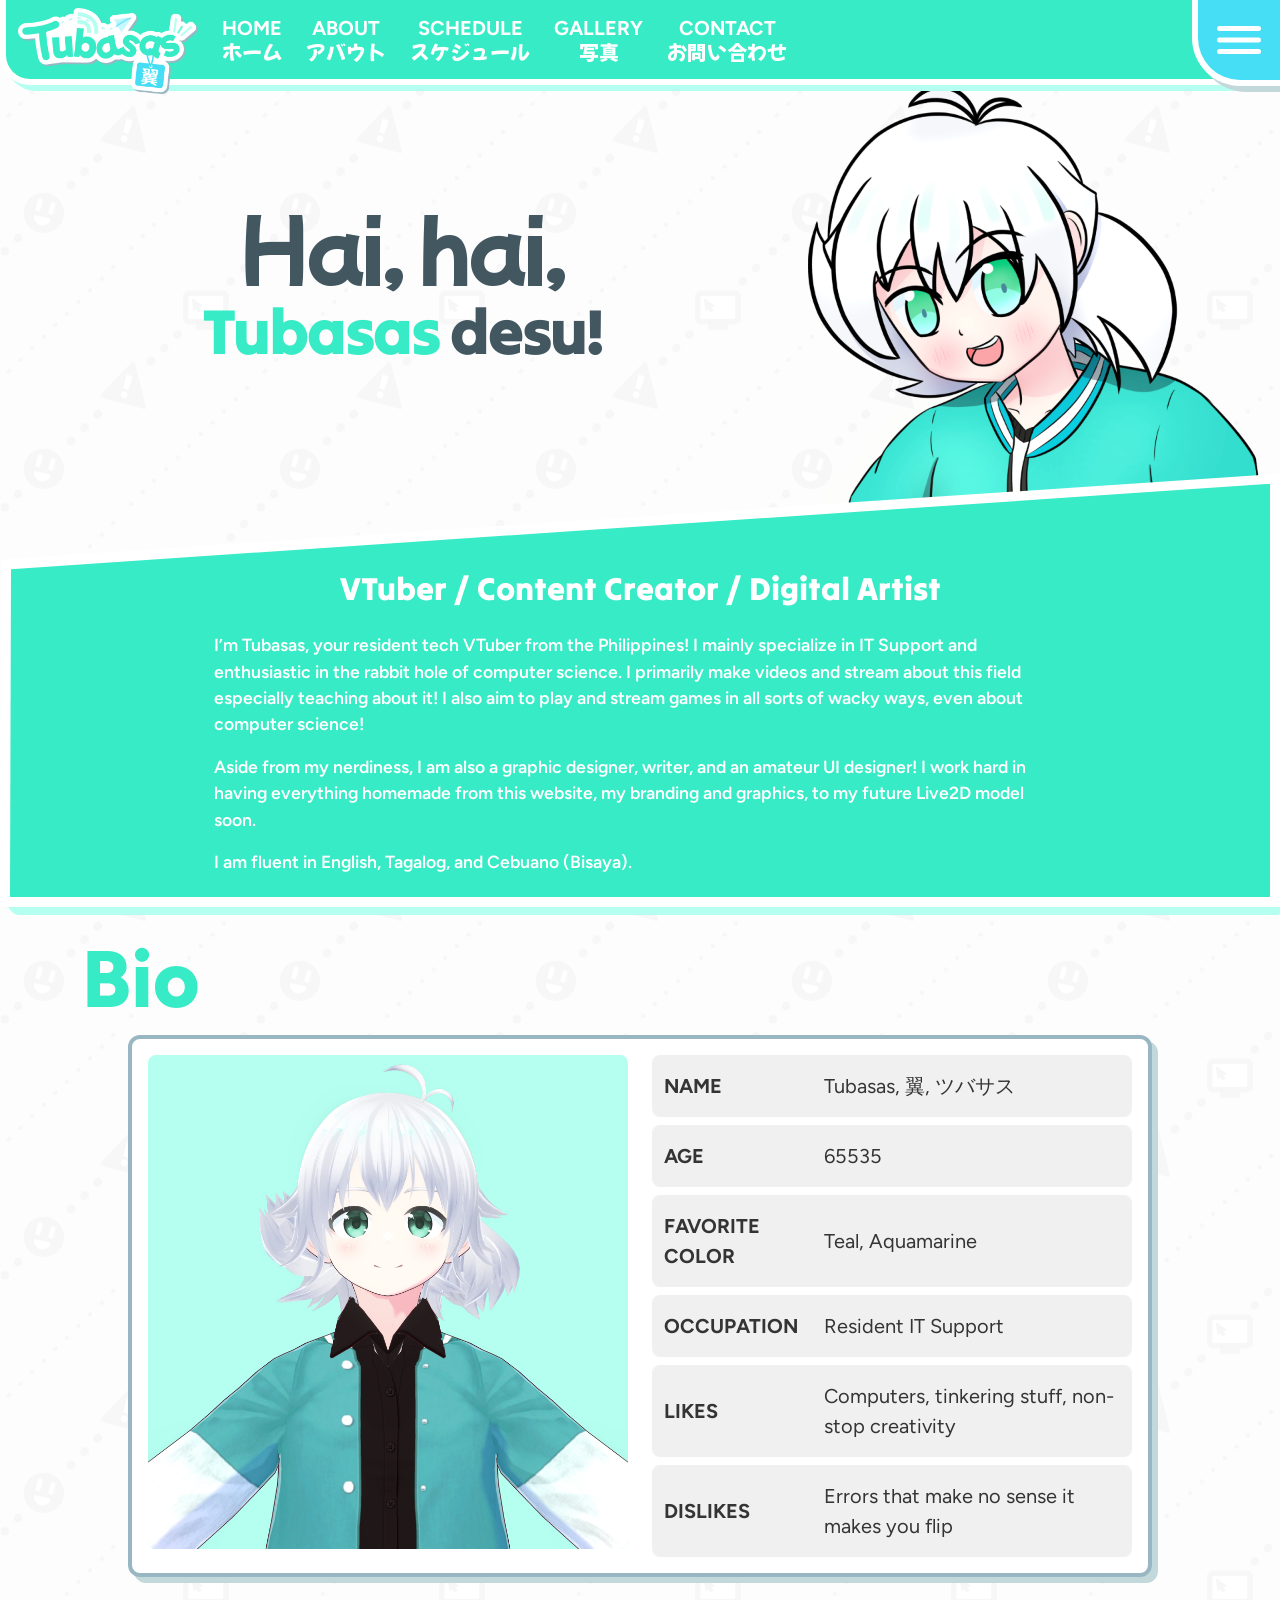
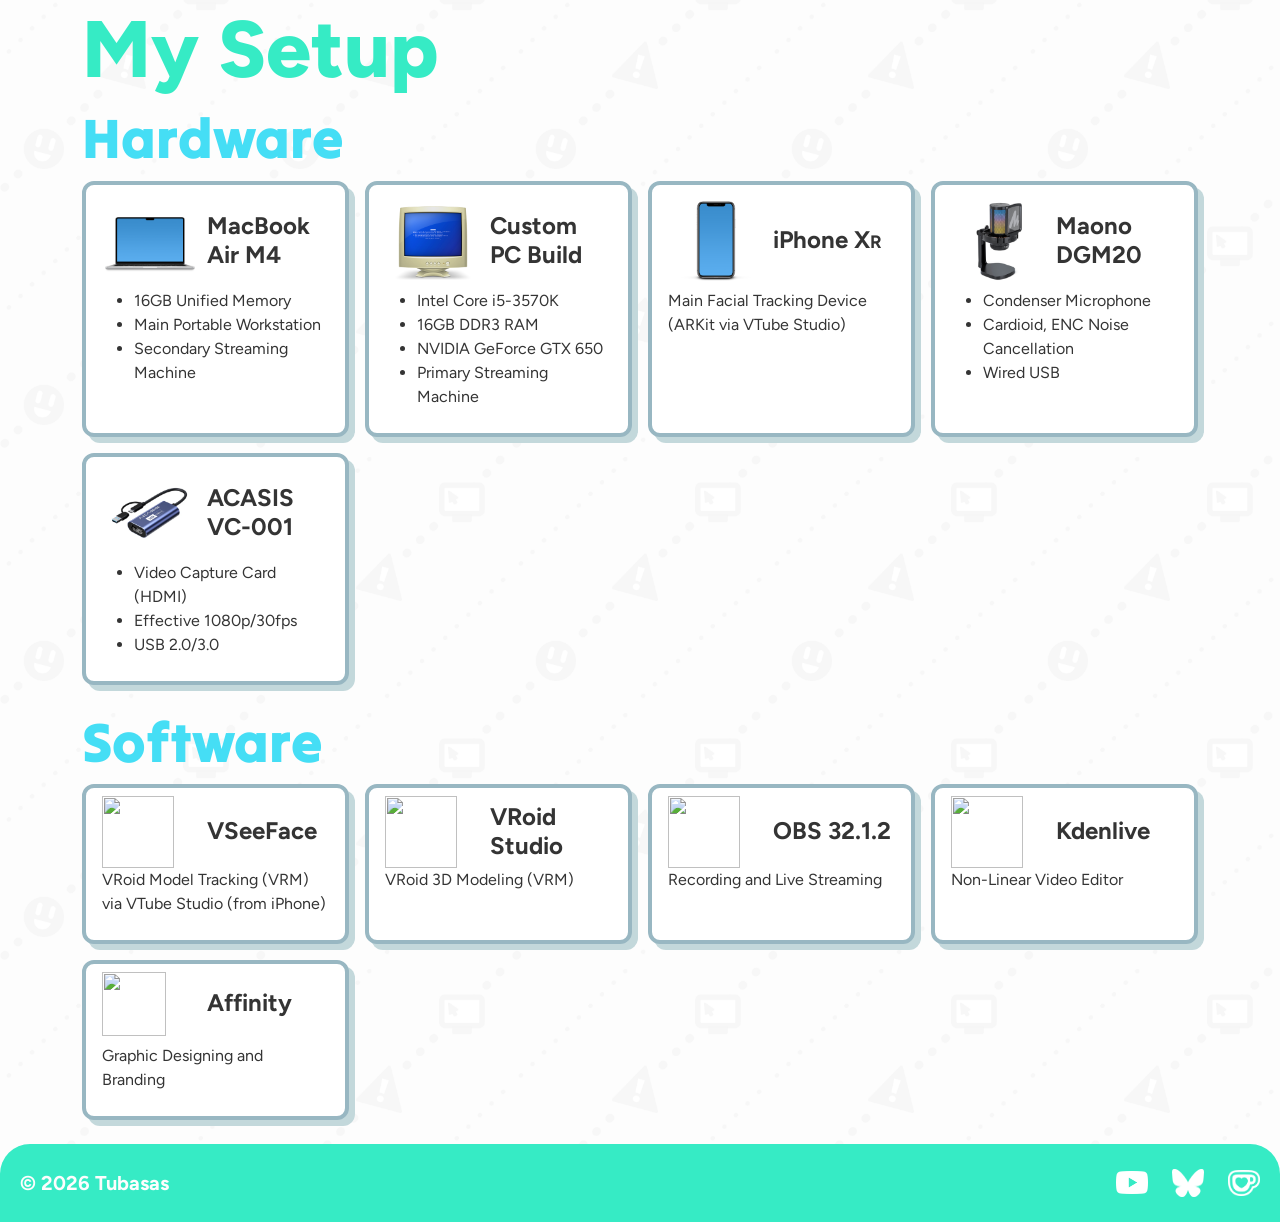
==== about.html @ c7eb8798 "feat: initial about page" ====
<!DOCTYPE html>
<html lang="en">
<head>
    <meta charset="UTF-8">
    <meta name="viewport" content="width=device-width, initial-scale=1.0">
    <meta name="google-site-verification" content="KhSfjtO_SvuZ1hvNtPJ66T-yvJ_QQFhrDtO1UyNuAXo" />
    <title>About Tubasas</title>
    <!-- FONTS -->
    <link rel="preconnect" href="https://fonts.googleapis.com">
    <link rel="preconnect" href="https://fonts.gstatic.com" crossorigin>
    <link href="https://fonts.googleapis.com/css2?family=Figtree:ital,wght@0,300..900;1,300..900&family=Gabarito:wght@400..900&family=Mochiy+Pop+One&family=Outfit:wght@100..900&family=Tilt+Warp&display=swap" rel="stylesheet">
    <!-- EXTERNAL FRAMEWORKS -->
    <link href="https://cdn.jsdelivr.net/npm/bootstrap@5.3.8/dist/css/bootstrap.min.css" rel="stylesheet" integrity="sha384-sRIl4kxILFvY47J16cr9ZwB07vP4J8+LH7qKQnuqkuIAvNWLzeN8tE5YBujZqJLB" crossorigin="anonymous">
    <!-- CUSTOM CSS -->
    <link href="css/global.css" rel="stylesheet">
    <link href="css/navbar.css" rel="stylesheet">
    <link href="css/menu.css" rel="stylesheet">
    <link href="css/home.css" rel="stylesheet">
    <link href="css/about.css" rel="stylesheet">
    <!-- FAVICON AND PWA MANIFESTS-->
    <link rel="icon" type="image/png" href="favicon/favicon-new-96x96.png" sizes="96x96" />
    <link rel="icon" type="image/svg+xml" href="favicon/favicon-new.svg" />
    <link rel="shortcut icon" href="favicon/favicon-new.ico" />
    <link rel="apple-touch-icon" sizes="180x180" href="favicon/apple-touch-icon.png" />
    <link rel="manifest" href="favicon/site.webmanifest" />
</head>
<body>
    <!-- NAVBAR -->
    <nav class="navbar navbar-expand-lg background-color-primary">
    <div class="container-fluid">
        <a class="navbar-brand" href="/">
            <img id="navbar-logo" src="images/navbar-logo.png" alt="Tubasas" width="180">
            <canvas id="navbar-canvas" width="180" height="45"></canvas>
        </a>
        <div class="collapse navbar-collapse" id="navbarSupportedContent">
        <ul class="navbar-nav me-auto mb-2 mb-lg-0 gap-2">
            <li class="nav-item">
                <a class="nav-link active" href="/">
                    <div class="navbar-link-stack text-center text-white fs-5">
                        <span class="font-primary fw-bold text-uppercase">Home</span>
                        <span class="font-mochiy">ホーム</span>
                    </div>
                </a>
            </li>
            <li class="nav-item">
                <a class="nav-link" aria-current="page" href="#">
                    <div class="navbar-link-stack text-center text-white fs-5">
                        <span class="font-primary fw-bold text-uppercase">About</span>
                        <span class="font-mochiy">アバウト</span>
                    </div>
                </a>
            </li>
            <li class="nav-item">
                <a class="nav-link" href="schedule.html">
                    <div class="navbar-link-stack text-center text-white fs-5">
                        <span class="font-primary fw-bold text-uppercase">Schedule</span>
                        <span class="font-mochiy">スケジュール</span>
                    </div>
                </a>
            </li>
            <li class="nav-item">
                <a class="nav-link" href="gallery.html">
                    <div class="navbar-link-stack text-center text-white fs-5">
                        <span class="font-primary fw-bold text-uppercase">Gallery</span>
                        <span class="font-mochiy">写真</span>
                    </div>
                </a>
            </li>
            <li class="nav-item">
                <a class="nav-link" href="/#contact">
                    <div class="navbar-link-stack text-center text-white fs-5">
                        <span class="font-primary fw-bold text-uppercase">Contact</span>
                        <span class="font-mochiy">お問い合わせ</span>
                    </div>
                </a>
            </li>
        </ul>
        </div>

        <!-- STICKY HAMBURGER BUTTON -->
        <button id="closeMenuBtn" class="menu-close-btn" type="button" aria-label="Close menu">
            <svg class="close-icon" width="34" height="34" viewBox="0 0 34 34" fill="none" xmlns="http://www.w3.org/2000/svg">
                <path d="M4 4L30 30M30 4L4 30" stroke="white" stroke-width="5" stroke-linecap="round"/>
            </svg>
        </button>
        <button id="hamburgerBtn" class="hamburger-btn" type="button" aria-label="Open menu" aria-expanded="false" aria-controls="sideMenu">
            <svg class="hamburger-icon" width="44" height="28" viewBox="0 0 44 28" fill="none" xmlns="http://www.w3.org/2000/svg">
                <rect y="0" width="44" height="5" rx="2.5" fill="white"/>
                <rect y="11.5" width="44" height="5" rx="2.5" fill="white"/>
                <rect y="23" width="44" height="5" rx="2.5" fill="white"/>
            </svg>
        </button>
    </div>
    </nav>
    
    <!-- HAMBURGER MENU / SIDE MENU -->
    <!-- <div id="sideMenuBackdrop" class="side-menu-backdrop" aria-hidden="true"></div>-->
    <aside id="sideMenu" class="side-menu" aria-label="Site Navigation" aria-hidden="true">
        <!-- MENU HEADER -->
        <div class="menu-header">
            <!-- Title header swithces from MENU to the logo on mobile -->
            <div class="menu-title">
                <div class="side-text font-figtree">MENU</div>
                <div class="mobile-logo">
                    <img id="menu-logo" src="images/navbar-logo-white.png" alt="Tubasas">
                </div>
            </div>
            <div class="menu-time">
                <div id="menuClock" class="menu-clock font-tiltwarp">00:00</div>
                <div class="menu-timezone font-outfit">UTC+08 (PHT)</div>
            </div>
        </div>

        <!-- MENU CONTENT -->
        <div class="menu-content px-3 py-3 mt-1">
            <!-- GRID 1: Main Links -->
            <div class="container-fluid">
                <div class="row g-2">
                    <div class="col-6">
                        <a class="sidebar-link-stack sidebar-link p-2 fs-5" href="/">
                            <span class="font-primary fw-bold text-uppercase">Home</span>
                            <span class="font-mochiy">ホーム</span>
                        </a>
                    </div>
                    <div class="col-6">
                        <a class="sidebar-link-stack sidebar-link p-2 fs-5" aria-current="page" href="#">
                            <span class="font-primary fw-bold text-uppercase">About</span>
                            <span class="font-mochiy">アバウト</span>
                        </a>
                    </div>
                    <div class="col-6">
                        <a class="sidebar-link-stack sidebar-link p-2 fs-5" href="#videos">
                            <span class="font-primary fw-bold text-uppercase">Videos</span>
                            <span class="font-mochiy">ビデオ</span>
                        </a>
                    </div>
                    <div class="col-6">
                        <a class="sidebar-link-stack sidebar-link p-2 fs-5" href="#contact">
                            <span class="font-primary fw-bold text-uppercase">Contact</span>
                            <span class="font-mochiy">お問い合わせ</span>
                        </a>
                    </div>
                </div>
            </div>
            <!-- Divider -->
            <div class="menu-divider-wrapper my-3">
                <hr class="menu-divider">
            </div>
            <!-- GRID 2: Supplementary Links -->
             <div class="container-fluid">
                <div class="row g-2">
                    <div class="col-6">
                        <a class="sidebar-link-stack sidebar-link p-2 fs-5" href="schedule.html">
                            <span class="font-primary fw-bold text-uppercase">Schedule</span>
                            <span class="font-mochiy">スケジュール</span>
                        </a>
                    </div>
                    <div class="col-6">
                        <a class="sidebar-link-stack sidebar-link p-2 fs-5" href="gallery.html">
                            <span class="font-primary fw-bold text-uppercase">Gallery</span>
                            <span class="font-mochiy">写真</span>
                        </a>
                    </div>
                    <div class="col-6">
                        <a class="sidebar-link-stack sidebar-link p-2 fs-5 disabled" aria-disabled="true">
                            <span class="font-primary fw-bold text-uppercase">Resources</span>
                            <span class="font-mochiy">リソース</span>
                        </a>
                    </div>
                    <div class="col-6">
                        <a class="sidebar-link-stack sidebar-link p-2 fs-5" href="https://tubasas.carrd.co/">
                            <span class="font-primary fw-bold text-uppercase">Carrd.Co</span>
                            <span class="font-mochiy">カルド</span>
                        </a>
                    </div>
                </div>
            </div>

            <!-- GRID 3: Main Socials -->
            <div class="container-fluid mt-4">
                <div class="row g-3">
                    <div class="col-6">
                        <a class="social-link social-link-youtube d-block w-100 px-1 py-2 fs-5" href="https://www.youtube.com/@Tubasas">
                            <div class="container">
                                <img src="images/youtube-social-icon-white.png" alt="YouTube" width="24" class="me-1">
                                <span class="font-primary fw-bold">
                                    YouTube
                                </span>
                            </div>
                        </a>
                    </div>
                    <div class="col-6">
                        <a class="social-link social-link-bluesky d-block w-100 px-1 py-2 fs-5" href="https://bsky.app/profile/tubasas.bsky.social">
                            <div class="container">
                                <img src="images/bluesky-social-icon-white.png" alt="Bluesky" width="24" class="me-1">
                                <span class="font-primary fw-bold">
                                    Bluesky
                                </span>
                            </div>
                        </a>
                    </div>
                    <div class="col-6">
                        <a class="social-link social-link-kofi d-block w-100 px-1 py-2 fs-5" href="https://ko-fi.com/tubasas">
                            <div class="container">
                                <img src="images/kofi-social-icon-white.png" alt="Kofi" width="24" class="me-1"><br>
                                <span class="font-primary fw-bold">
                                    Ko-fi
                                </span>
                            </div>
                        </a>
                    </div>
                    <div class="col-6">
                        <a class="social-link social-link-streamlabs d-block w-100 px-1 py-2 fs-5" href="https://streamlabs.com/tubasas/tip">
                            <div class="container">
                                <img src="images/streamlabs-social-icon-white.png" alt="Streamlabs" width="24" class="me-1"><br>
                                <span class="font-primary fw-bold">
                                    Streamlabs
                                </span>
                            </div>
                        </a>
                    </div>
                </div>
            </div>
        </div>
    </aside>

    <!-- MAIN CONTENT -->
    <main class="pt-4">
        <!-- HERO/GREETING HEADER -->
        <header>
            <div class="container">
                <div class="row">
                    <div class="col-7 py-4 d-flex flex-column align-items-center">
                        <div class="container">
                            <div class="greeting mt-3 text-center py-5">
                                <h1 class="font-mochiy"><span class="display-1">Hai, hai,</span><br>
                                    <span class="display-3 font-tiltwarp"><span class="color-primary">Tubasas</span> desu!</span></h1>
                            </div>
                        </div>
                    </div>
                    <div class="col-4">
                        <img src="images/about/tubasas-hero-greeting-rotated.webp" id="aboutHero">
                    </div>
                </div>
            </div>
        </header>
        <br>

        <!-- INTRODUCTION HEADER -->
        <div class="sectionShadow">
            <section id="introductionSection">
                <div class="container text-white px-4 px-md-5 pt-5 pb-3 pb-md-3">
                    <div class="greetingMobile text-center d-block d-md-none">
                        <h1 class="display-1 font-mochiy"><span class="display-1">Hai, hai,</span><br>
                            <span class="display-1 font-tiltwarp">Tubasas desu!</span></h1>
                    </div>
                    <h2 class="font-tiltwarp text-center pt-0 pt-md-4 pt-lg-5">VTuber / Content Creator / Digital Artist</h2>
                    <div class="fw-semibold px-0 px-lg-5 pt-3" style="font-size: 1.1rem">
                        <div class="px-lg-5">                            
                            <p>I’m Tubasas, your resident tech VTuber from the Philippines! I mainly specialize in IT Support and enthusiastic in the rabbit hole of computer science. I primarily make videos and stream about this field especially teaching about it! I also aim to play and stream games in all sorts of wacky ways, even about computer science!</p>
                            <p>Aside from my nerdiness, I am also a graphic designer, writer, and an amateur UI designer! I work hard in having everything homemade from this website, my branding and graphics, to my future Live2D model soon.</p>
                            <p>I am fluent in English, Tagalog, and Cebuano (Bisaya).</p>
                        </div>
                    </div>
                </div>
            </section>
        </div>
        <br>

        <!-- DATA SECTION -->
        <section class="container">
            <h1 id="data" class="heading display-1">Bio</h1>
            <div class="container d-flex flex-column align-items-center">
                <div class="about-container">
                    <div class="default-box about-box p-3">
                        <div class="row row-cols-1 row-cols-md-2">
                            <div class="col pb-2 pd-md-0 d-flex flex-column align-items-center">
                                <img src="images/home/aboutModel1x1Cmp.webp" id="aboutModel" class="img-fluid w-100 d-none d-sm-block"alt="Tubasas">
                                <img src="images/home/aboutModelsmCmp.webp" id="aboutModel" class="img-fluid w-100 d-block d-sm-none"alt="Tubasas">
                            </div>
                            <div class="col">
                                <div class="container d-flex flex-column gap-2 fs-5">
                                    <div class="row about-row py-2 py-lg-3 d-flex flex-row align-items-center">
                                        <div class="col-12 col-lg-4 text-uppercase fw-bold">Name</div>
                                        <div class="col">Tubasas, 翼, ツバサス </div>
                                    </div>
                                    <div class="row about-row py-2 py-lg-3 d-flex flex-row align-items-center">
                                        <div class="col-12 col-lg-4 text-uppercase fw-bold">Age</div>
                                        <div class="col">65535</div>
                                    </div>
                                    <div class="row about-row py-2 py-lg-3 d-flex flex-row align-items-center">
                                        <div class="col-12 col-lg-4 text-uppercase fw-bold">Favorite Color</div>
                                        <div class="col">Teal, Aquamarine</div>
                                    </div>
                                    <div class="row about-row py-2 py-lg-3 d-flex flex-row align-items-center">
                                        <div class="col-12 col-lg-4 text-uppercase fw-bold">Occupation</div>
                                        <div class="col">Resident IT Support</div>
                                    </div>
                                    <div class="row about-row py-2 py-lg-3 d-flex flex-row align-items-center">
                                        <div class="col-12 col-lg-4 text-uppercase fw-bold">Likes</div>
                                        <div class="col">Computers, tinkering stuff, non-stop creativity</div>
                                    </div>
                                    <div class="row about-row py-2 py-lg-3 d-flex flex-row align-items-center">
                                        <div class="col-12 col-lg-4 text-uppercase fw-bold">Dislikes</div>
                                        <div class="col">Errors that make no sense it makes you flip</div>
                                    </div>
                                </div>
                            </div>
                        </div>
                    </div>
                </div>
            </div>
        </section>
        <br>

        <!-- MY SETUP SECTION -->
        <section class="container">
            <h1 id="my-setup" class="heading display-1">My Setup</h1>

            <h2 class="font-tiltwarp display-4 color-accent">Hardware</h2>
            <div class="row row-cols-1 row-cols-sm-2 row-cols-lg-3 row-cols-xl-4 g-3">
                <div class="col">
                    <div class="default-box spec-box px-3 py-2 h-100">
                        <div class="row d-flex align-items-center">
                            <div class="col-5">
                                <img src="images/about/laptop.webp" style="max-width: 96px;">
                            </div>
                            <div class="col-7">
                                <span class="h4 fw-bold">MacBook Air M4<span>
                            </div>
                        </div>
                        <ul>
                            <li>16GB Unified Memory</li>
                            <li>Main Portable Workstation</li>
                            <li>Secondary Streaming Machine</li>
                        </ul>
                    </div>
                </div>
                <div class="col">
                    <div class="default-box spec-box px-3 py-2 h-100">
                        <div class="row d-flex align-items-center">
                            <div class="col-5">
                                <img src="images/about/pc.webp" class="p-2" style="max-width: 96px;">
                            </div>
                            <div class="col-7">
                                <span class="h4 fw-bold">Custom PC Build<span>
                            </div>
                        </div>
                        <ul>
                            <li>Intel Core i5-3570K</li>
                            <li>16GB DDR3 RAM</li>
                            <li>NVIDIA GeForce GTX 650</li>
                            <li>Primary Streaming Machine</li>
                        </ul>
                    
                    </div>
                </div>

                <div class="col">
                    <div class="default-box spec-box px-3 py-2 h-100">
                        <div class="row d-flex align-items-center">
                            <div class="col-5">
                                <img src="images/about/iphone.webp" class="p-2" style="max-width: 96px;">
                            </div>
                            <div class="col-7">
                                <span class="h4 fw-bold">iPhone X<span style="font-size: 75%">R</span><span>
                            </div>
                        </div>
                        <p>Main Facial Tracking Device (ARKit via VTube Studio)</p>
                    </div>
                </div>

                <div class="col">
                    <div class="default-box spec-box px-3 py-2 h-100">
                        <div class="row d-flex align-items-center">
                            <div class="col-5">
                                <img src="images/about/microphone.webp" class="p-2" style="max-width: 96px;">
                            </div>
                            <div class="col-7">
                                <span class="h4 fw-bold">Maono DGM20<span>
                            </div>
                        </div>
                        <ul>
                            <li>Condenser Microphone</li>
                            <li>Cardioid, ENC Noise Cancellation</li>
                            <li>Wired USB</li>
                        </ul>
                    </div>
                </div>

                <div class="col">
                    <div class="default-box spec-box px-3 py-2 h-100">
                        <div class="row d-flex align-items-center">
                            <div class="col-5">
                                <img src="images/about/capture-card.webp" class="p-2" style="max-width: 96px;">
                            </div>
                            <div class="col-7">
                                <span class="h4 fw-bold">ACASIS VC-001<span>
                            </div>
                        </div>
                        <ul>
                            <li>Video Capture Card (HDMI)</li>
                            <li>Effective 1080p/30fps</li>
                            <li>USB 2.0/3.0</li>
                        </ul>
                    </div>
                </div>
            </div>
            <br>

            <h2 class="font-tiltwarp color-accent display-4">Software</h2>
            <div class="row row-cols-1 row-cols-sm-2 row-cols-lg-3 row-cols-xl-4 g-3">
                <div class="col">
                    <div class="default-box spec-box px-3 py-2 h-100">
                        <div class="row d-flex align-items-center">
                            <div class="col-5">
                                <img src="https://raw.githubusercontent.com/emilianavt/VSeeFaceReleases/master/VSF.png" style="width: 72px; height: 72px; object-fit: scale-down;">
                            </div>
                            <div class="col-7">
                                <span class="h4 fw-bold">VSeeFace<span>
                            </div>
                        </div>
                        <p>VRoid Model Tracking (VRM) via VTube Studio (from iPhone)</p>

                    </div>
                </div>
                <div class="col">
                    <div class="default-box spec-box px-3 py-2 h-100">
                        <div class="row d-flex align-items-center">
                            <div class="col-5">
                                <img src="https://shared.fastly.steamstatic.com/community_assets/images/apps/1486350/7e8e6b042ba15dcd5238bda279d8c9c02ceb53ce.ico" style="width: 72px; height: 72px; object-fit: scale-down;">
                            </div>
                            <div class="col-7">
                                <span class="h4 fw-bold">VRoid Studio<span>
                            </div>
                        </div>
                        <p>VRoid 3D Modeling (VRM)</p>
                    </div>
                </div>
                <div class="col">
                    <div class="default-box spec-box px-3 py-2 h-100">
                        <div class="row d-flex align-items-center">
                            <div class="col-5">
                                <img src="https://upload.wikimedia.org/wikipedia/commons/archive/1/13/20180807124923%21OBS_Studio_logo.png" style="width: 72px; height: 72px; object-fit: scale-down;">
                            </div>
                            <div class="col-7">
                                <span class="h4 fw-bold">OBS 32.1.2<span>
                            </div>
                            <p>Recording and Live Streaming</p>
                        </div>
                    </div>
                </div>
                <div class="col">
                    <div class="default-box spec-box px-3 py-2 h-100">
                        <div class="row d-flex align-items-center">
                            <div class="col-5">
                                <img src="https://upload.wikimedia.org/wikipedia/commons/c/c6/Kdenlive-logo.svg?utm_source=commons.wikimedia.org&utm_campaign=index&utm_content=original" style="width: 72px; height: 72px; object-fit: scale-down;">
                            </div>
                            <div class="col-7">
                                <span class="h4 fw-bold">Kdenlive<span>
                            </div>
                                <p>Non-Linear Video Editor</p>
                        </div>
                    </div>
                </div>
                <div class="col">
                    <div class="default-box spec-box px-3 py-2 h-100">
                        <div class="row d-flex align-items-center">
                            <div class="col-5">
                                <img src="https://thumb.wikimedia.org/wikipedia/commons/thumb/c/cf/Affinity_%28App%29_Logo.svg/250px-Affinity_%28App%29_Logo.svg.png?utm_source=commons.wikimedia.org&utm_campaign=index&utm_content=thumbnail" style="width: 64px; height: 64px; object-fit: scale-down;">
                            </div>
                            <div class="col-7">
                                <span class="h4 fw-bold">Affinity<span>
                            </div>
                                <p class="pt-2">Graphic Designing and Branding</p>
                        </div>
                    </div>
                </div>
        </section>
        <br>
    </main>

    <footer>
        <div class="container-fluid py-4">
            <div class="row px-2">
                <div class="col">
                    <span class="font-figtree color-white fw-bold fs-5">
                        © 2026 Tubasas
                    </span>
                </div>
                <div class="col d-flex justify-content-end">
                    <div class="d-flex justify-content-center gap-4">
                        <a href="https://www.youtube.com/@Tubasas"
                        class="hero-social-link d-inline-flex align-items-center">
                            <img src="images/youtube-social-icon-white.png"
                                alt="YouTube"
                                width="32">
                        </a>

                        <a href="https://bsky.app/profile/tubasas.bsky.social"
                        class="hero-social-link d-inline-flex align-items-center">
                            <img src="images/bluesky-social-icon-white.png"
                                alt="Bluesky"
                                width="32">
                        </a>
                        <a href="https://ko-fi.com/tubasas"
                        class="hero-social-link d-inline-flex align-items-center">
                            <img src="images/kofi-social-icon-white.png"
                                alt="Ko-fi"
                                width="32">
                        </a>
                    </div>
                </div>
            </div>
        </div>
    </footer>

    <!-- BOOTSTRAP JS -->
    <script src="https://cdn.jsdelivr.net/npm/bootstrap@5.3.8/dist/js/bootstrap.bundle.min.js" integrity="sha384-FKyoEForCGlyvwx9Hj09JcYn3nv7wiPVlz7YYwJrWVcXK/BmnVDxM+D2scQbITxI" crossorigin="anonymous"></script>
    <!-- CUSTOM JS -->
    <script src="js/menu.js"></script>
</body>
</html>
---- css/global.css ----
/* Color assignments as per brand guide
    Accent (Teal) = Primary
    Accent 2 (Baby Blue) = Secondary
*/

:root {
    --white: #FDFDFD;
    --black: #343434;
    --grey: #B8B8B8;
    --background-color: var(--white);
    --text-color: var(--black);
    --text-color-muted: #b7c2cc;
    --primary-color: #36EBC5;
    --primary-color-dark: #468C7F;
    --primary-color-light: #28E0BB;
    --accent-color: #45DEF5;
}

/* Color assignments above as CSS classes */
.color-white { color: var(--white); }
.color-black { color: var(--black); }
.color-grey { color: var(--grey); }
.color-text { color: var(--text-color); }
.color-text-muted { color: var(--text-color-muted); }
.color-primary { color: var(--primary-color); }
.color-primary-dark { color: var(--primary-color-dark); }
.color-primary-light { color: var(--primary-color-light); }
.color-accent { color: var(--accent-color); }

/* Background color assignments above as CSS classes */
.background-color-white { background-color: var(--white); }
.background-color-black { background-color: var(--black); }
.background-color-grey { background-color: var(--grey); }
.background-color-primary { background-color: var(--primary-color); }
.background-color-primary-dark { background-color: var(--primary-color-dark); }
.background-color-primary-light { background-color: var(--primary-color-light); }
.background-color-accent { background-color: var(--accent-color); }

/* Font assignments */
.font-primary { font-family: 'Figtree', sans-serif; }
.font-gabarito { font-family: 'Gabarito', sans-serif; }
.font-mochiy { font-family: 'Mochiy Pop One', sans-serif; }
.font-tiltwarp { font-family: 'Tilt Warp', sans-serif; }
.font-outfit { font-family: 'Outfit', sans-serif; }

/* Formal global styles applied across all HTML documents */

body {
    background-image: url('../images/background-tile.png');
    background-repeat: repeat;
    background-size: 256px;
    color: var(--text-color);
    font-family: 'Figtree', sans-serif;
    /* Begin fix for footer to always be at the bottom even if there's little occupation on the page */
    min-height: 100vh;
    display: flex;
    flex-direction: column;
}

main {
    flex: 1;
}

/* End footer fix */

footer {
    background-color: var(--primary-color);
    border-radius: 30px 30px 0 0;
}

/* Template styled elements */
.default-box {
    --shadow-color: #C3D8DB;
    --border-color: #ffffff;
    --background-color: white;
    border-style: solid;
    border-color: var(--border-color);
    border-width: 4px;
    border-radius: 12px;
    background-color: var(--background-color);
    box-shadow: 6px 6px 0 var(--shadow-color)
}
---- css/navbar.css ----
/* Element utilities (boxes, shapes, etc.) */
.navbar-background-color { color: var(--color-primary)}
.navbar-border-color { border-color: var(--color-primary)}
.navbar-text-color { color: #425760}

/* Navbar specific styles */
.navbar {
    border-radius: 0 0 30px 30px;
    border-color: white;
    border-style: solid;
    border-width: 0px 6px 6px 6px;
    box-shadow: 6px 6px 0 #B5FFF0;
}

#navbar-logo {
    position: absolute;
    top: 8px;
}

.navbar-link-stack {
    display: grid;
    grid-template-columns: 1fr;
    line-height: 1.15;
}

.nav-item {
    background-color: var(--primary-color);
    border-radius: 8px;
    transition: background-color 0.3s ease;
}

.disabled {
    pointer-events: none;
    opacity: 0.5;
}

.nav-item:hover {
    background-color: #79F2D8;
}

.font-mochiy {
    font-family: 'Mochiy Pop One';
}
---- css/menu.css ----
/* Menu and Hamburger Styles */
:root {
    --danger-color: #FF7E79;
    --shadow-color: #C3D8DB;
}

/* Sticky Hamburger Menu Button (Top Right) */
.hamburger-btn {
    position: fixed;
    top: 0;
    right: 0;
    width: 88px;
    height: 86px;
    background-color: var(--accent-color, #45DEF5);
    border: none;
    border-left: 6px solid #FFFFFF;
    border-bottom: 6px solid #FFFFFF;
    border-bottom-left-radius: 48px;
    box-shadow: 6px 6px 0 var(--shadow-color);
    display: flex;
    flex-direction: column;
    justify-content: center;
    align-items: center;
    cursor: pointer;
    z-index: 1055;
    padding: 0;
    margin: 0;
    outline: none;
    transition: background-color 0.3s ease;
}

.hamburger-btn:hover {
    background-color: #65E9FD;
}

.hamburger-btn:focus-visible {
    outline: 3px solid #FFFFFF;
    outline-offset: -5px;
}

/* Hide hamburger button when menu is open */
body.menu-open .hamburger-btn {
    display: none;
}

/* Side Menu Drawer / Mobile Fullscreen Container */
.side-menu {
    position: fixed;
    top: 0;
    right: 0;
    bottom: 0;
    width: 450px;
    max-width: 100vw;
    height: 100vh;
    height: 100dvh;
    background-color: var(--accent-color, #45DEF5);
    border-left: 6px solid #FFFFFF;
    box-shadow: -6px 0 0 var(--shadow-color);
    z-index: 1050;
    display: flex;
    flex-direction: column;
    overflow-y: auto;
    overflow-x: hidden;
    transform: translateX(100%);
    visibility: hidden;
    pointer-events: none;
    transition: transform 0.42s cubic-bezier(0.22, 1, 0.36, 1), visibility 0s linear 0.42s;
}

.side-menu.is-open {
    transform: translateX(0);
    visibility: visible;
    pointer-events: auto;
    transition: transform 0.42s cubic-bezier(0.22, 1, 0.36, 1), visibility 0s linear 0s;
}

@media (prefers-reduced-motion: reduce) {
    .side-menu {
        transition: none;
    }
}

/* Non-dimming backdrop for click-outside on desktop */
.side-menu-backdrop {
    display: none;
    position: fixed;
    inset: 0;
    z-index: 1045;
    background: transparent;
}

body.menu-open .side-menu-backdrop {
    display: block;
}

/* Menu Header */

.menu-header {
    position: relative;
    height: 86px;
    min-height: 86px;
    display: flex;
    align-items: center;
    padding-left: 2rem;
    padding-right: 95px;
    flex-shrink: 0;
}

.menu-title {
    color: #FFFFFF;
    font-size: 2.15rem;
    font-weight: 800;
    letter-spacing: 0.5px;
    line-height: 1;
    user-select: none;
}

#menu-logo {
    position: absolute;
    top: 10px;
    left: 18px;
    display: none;
    width: 180px;
}

.side-text {
    display: block;
}

.menu-time {
    margin-left: auto;
    margin-right: 1rem;
    text-align: right;
    color: #FFFFFF;
    user-select: none;
}

.menu-clock {
    line-height: 1.25;
    letter-spacing: 0.5px;
    font-size: 2rem;
}

.menu-timezone {
    line-height: 1.2;
    letter-spacing: 0.2px;
}

/* Menu Close Button */
.menu-close-btn {
    position: fixed;
    top: 0;
    right: 0;
    width: 88px;
    height: 86px;
    background-color: var(--danger-color, #FF7E79);
    border: none;
    border-left: 6px solid #FFFFFF;
    border-bottom: 6px solid #FFFFFF;
    border-bottom-left-radius: 48px;
    box-shadow: 6px 6px 0 var(--shadow-color);
    display: flex;
    justify-content: center;
    align-items: center;
    cursor: pointer;
    z-index: 1060;
    padding: 0;
    margin: 0;
    outline: none;
    transition: background-color 0.15s ease;
}

body:not(.menu-open) .menu-close-btn {
    display: none;
}

body.menu-open .menu-close-btn {
    display: flex;
}

.menu-close-btn:hover {
    background-color: #ff8e8a;
}

.menu-close-btn:focus-visible {
    outline: 3px solid #FFFFFF;
    outline-offset: -5px;
}

/* Menu Content & Links */
.menu-content {
    flex: 1;
    display: flex;
    flex-direction: column;
    /* Custom Padding overrides Bootstrap here
    padding: 1.5rem 2.25rem 2rem 2.25rem;
    */
}

.sidebar-link {
    border-radius: 8px;
    transition: background-color 0.3s ease
}

.sidebar-link:hover {
    background-color: rgba(255, 255, 255, 0.205);
}

.sidebar-link-stack {
    display: grid;
    grid-template-columns: 1fr;
    line-height: 1.15;
    text-decoration: none;
    color: var(--white);
}

.menu-divider-wrapper {
    margin: 0.25rem 0;
}

.menu-divider {
    border: none;
    border-top: 3px solid rgba(255, 255, 255, 0.95);
    margin: 0;
    opacity: 1;
}

/* Menu Social Icons */

.social-link {
    --social-shadow: var(--shadow-color);
    color: var(--white);
    text-decoration: none;
    border-style: solid;
    border-width: 4px;
    border-color: var(--white);
    border-radius: 12px;
    transition: transform 0.3s ease, box-shadow 0.3s ease, background-color 0.3s ease;
    box-shadow: 4px 4px 0 0 var(--social-shadow);   
}

.social-link-youtube {
    --social-shadow: #f9bfc7;
    --background-color: #EE1E3A;
    --highlight-color: #f44e64;
    background-color: var(--background-color);
}

.social-link-bluesky {
    --social-shadow: #c0e0ff;
    --background-color: #1185FE;
    --highlight-color: #3a99ff;
    background-color: var(--background-color);
}

.social-link-kofi {
    --background-color: #202020;
    --highlight-color: #363531;
    background-color: var(--background-color);
}

.social-link-streamlabs {
    --social-shadow: #8ae8d4;
    --background-color: #32c3a3;
    --highlight-color: #6fdfc7;
    background-color: var(--background-color);
}


.social-link:hover {
    background-color: var(--highlight-color);
    transform: translate(-2px, -2px);
    box-shadow: 6px 6px 0 0 var(--social-shadow);
}

.social-link:active {
    background-color: var(--background-color);
    transform: translate(4px, 4px);
    box-shadow: 0 0 0 0;
}

.social-link img {
    position: relative;
    bottom: 2px;
}

.social-link div span {
    letter-spacing: -0.65px;
}
/* Ensure navbar container on widescreen leaves space for sticky hamburger */
@media (min-width: 992px) {
    .navbar .container-fluid {
        padding-right: 95px;
    }
}

/* Seamlessly merge navbar with sticky hamburger button */
.navbar {
    border-bottom-right-radius: 0 !important;
    border-right-width: 0 !important;
}

/* Responsive Adjustments relative to Bootstrap 5 breakpoints
   https://getbootstrap.com/docs/5.3/layout/breakpoints/ 
*/


/* Responsive: Mobile Fullscreen Menu */
@media (max-width: 768px) {

    .side-menu {
        width: 100vw;
        max-width: 100vw;
        left: 0;
        right: 0;
        border-left: none;
    }
    /*
    .menu-header {
        height: 76px;
        min-height: 76px;
        padding-left: 1.5rem;
        padding-right: 80px;
    }
    */
    .menu-time {
        margin-left: auto;
        margin-right: 0.5rem;
    }

    .menu-clock {
        font-size: 1.75rem;
    }

    .side-text {
        display: none;
    }
    
    #menu-logo {
        display: block;
    }

    .menu-title {
        font-size: 1.85rem;
    }

    /*
    .menu-clock {
        font-size: 1.5rem;
    }

    .menu-timezone {
        font-size: 0.75rem;
    }

    .menu-content {
        padding: 1.5rem 1.5rem 2rem 1.5rem;
    }
    */
}

/* Extra Small Mobile (<= 380px) */
@media (max-width: 380px) {
    .menu-header {
        padding-left: 0.75rem;
        padding-right: 74px;
    }

    #menu-logo {
        top: 16px;
        width: 150px;
    }

    .menu-time {
        margin-left: auto;
        margin-right: 1.5rem;
    }

    /*
    .menu-clock {
        font-size: 1.3rem;
    }

    .menu-timezone {
        font-size: 0.7rem;
    }

    .menu-content {
        padding: 1rem 0.85rem 1.5rem 0.85rem;
    }
    */
}
---- css/home.css ----
.greeting h1 {
    line-height: 1;
    letter-spacing: -2px;
    color: #425760;
}

.greeting img {
    display: block;
    width: min(100%, 360px);
    height: auto;
    margin-inline: auto;
}

#tubasasCarousel div div img {
    max-height: 780px;
    width: auto;
    object-fit: contain;
}

#tubasasCarousel .carousel-item {
    transition: none;
}

.hero-social-link {
    text-decoration: none;
}

.heading {
    font-family: 'Figtree', sans-serif;
    font-weight: 800;
    color: var(--primary-color);                          
}


.about-container {
    max-width: 1024px;
}

#aboutModel {
    background-color: #B5FFF0;
    border-radius: 8px;
    width: 100%;
    height: 100%;
    object-fit: cover;
}

.about-box {
    --shadow-color: #C3D8DB;
    --border-color: #98B7C2;
}

.video-img {
    border-radius: 8px;
    box-shadow: 0px 0px 0 #C3D8DB;
    transition: 0.3s;
}

.video-img:hover {
    transform: scale(1.03);
    box-shadow: 4px 4px 0 #C3D8DB;
}

.video-box {
    --background-color: #49E3B2;
    --shadow-color: #C3D8DB;
    --border-color: white;
}

.about-row {
    background-color: #F0F0F0;
    border-radius: 8px;
}

#contactSection {
    background-color: #B5FFF0;
    border-radius: 30px 30px 0 0;
    position: relative;
    top: 28px;
    z-index: -1;
}

.contact-box {
    --shadow-color: #36EBC575;
    --border-color: var(--primary-color);
}

@media (max-width: 767px) {
    #tubasasCarousel div div img {
        max-height: 512px;
    }
}

@media (max-width: 575px) {
    #aboutModel {
        height: auto !important;
        max-width: 256px;
    }
}

@media (max-width: 540px) {
    #tubasasCarousel div div img {
        max-height: 480px;
    }
}
---- css/about.css ----
main {
    position: relative;
    overflow: hidden;
}

.greeting {
    opacity: 100%;
}

#aboutHero {
    position: absolute;
    right: -40px;
    top: 0;
    max-width: 512px;
    z-index: -1;
}

#introductionSection {
    --shadow-color: #B5FFF0;
    --border-color: #ffffff;
    --background-color: var(--primary-color);
    --section-clip: polygon(1px calc(100vw / 15), 100% 0, 100% 100%, 0 100%);
    position: relative;
    background-color: var(--border-color);
    filter: drop-shadow(6px 6px 0 var(--shadow-color));
    clip-path: var(--section-clip);
    -webkit-clip-path: var(--section-clip);
}

.sectionShadow {
    --shadow-color: #B5FFF0;
    box-shadow: 8px 8px 0 var(--shadow-color);
    border-radius: 12px;
}

#introductionSection::before {
    content: "";
    position: absolute;
    inset: 10px;
    background-color: var(--background-color);
    clip-path: inherit;
    -webkit-clip-path: inherit;
    z-index: 0;
}

#introductionSection > .container {
    position: relative;
    z-index: 1;
}

.spec-box {
    --shadow-color: #C3D8DB;
    --border-color: #98B7C2;
}


@media (max-width: 1023px)  {
    #aboutHero {
      max-width: 400px;
      }
}

@media (max-width: 767px)  {
    .greeting {
        opacity: 0;
    }

    #aboutHero {
        max-width: 360px;
        top: 0px;
    }


}
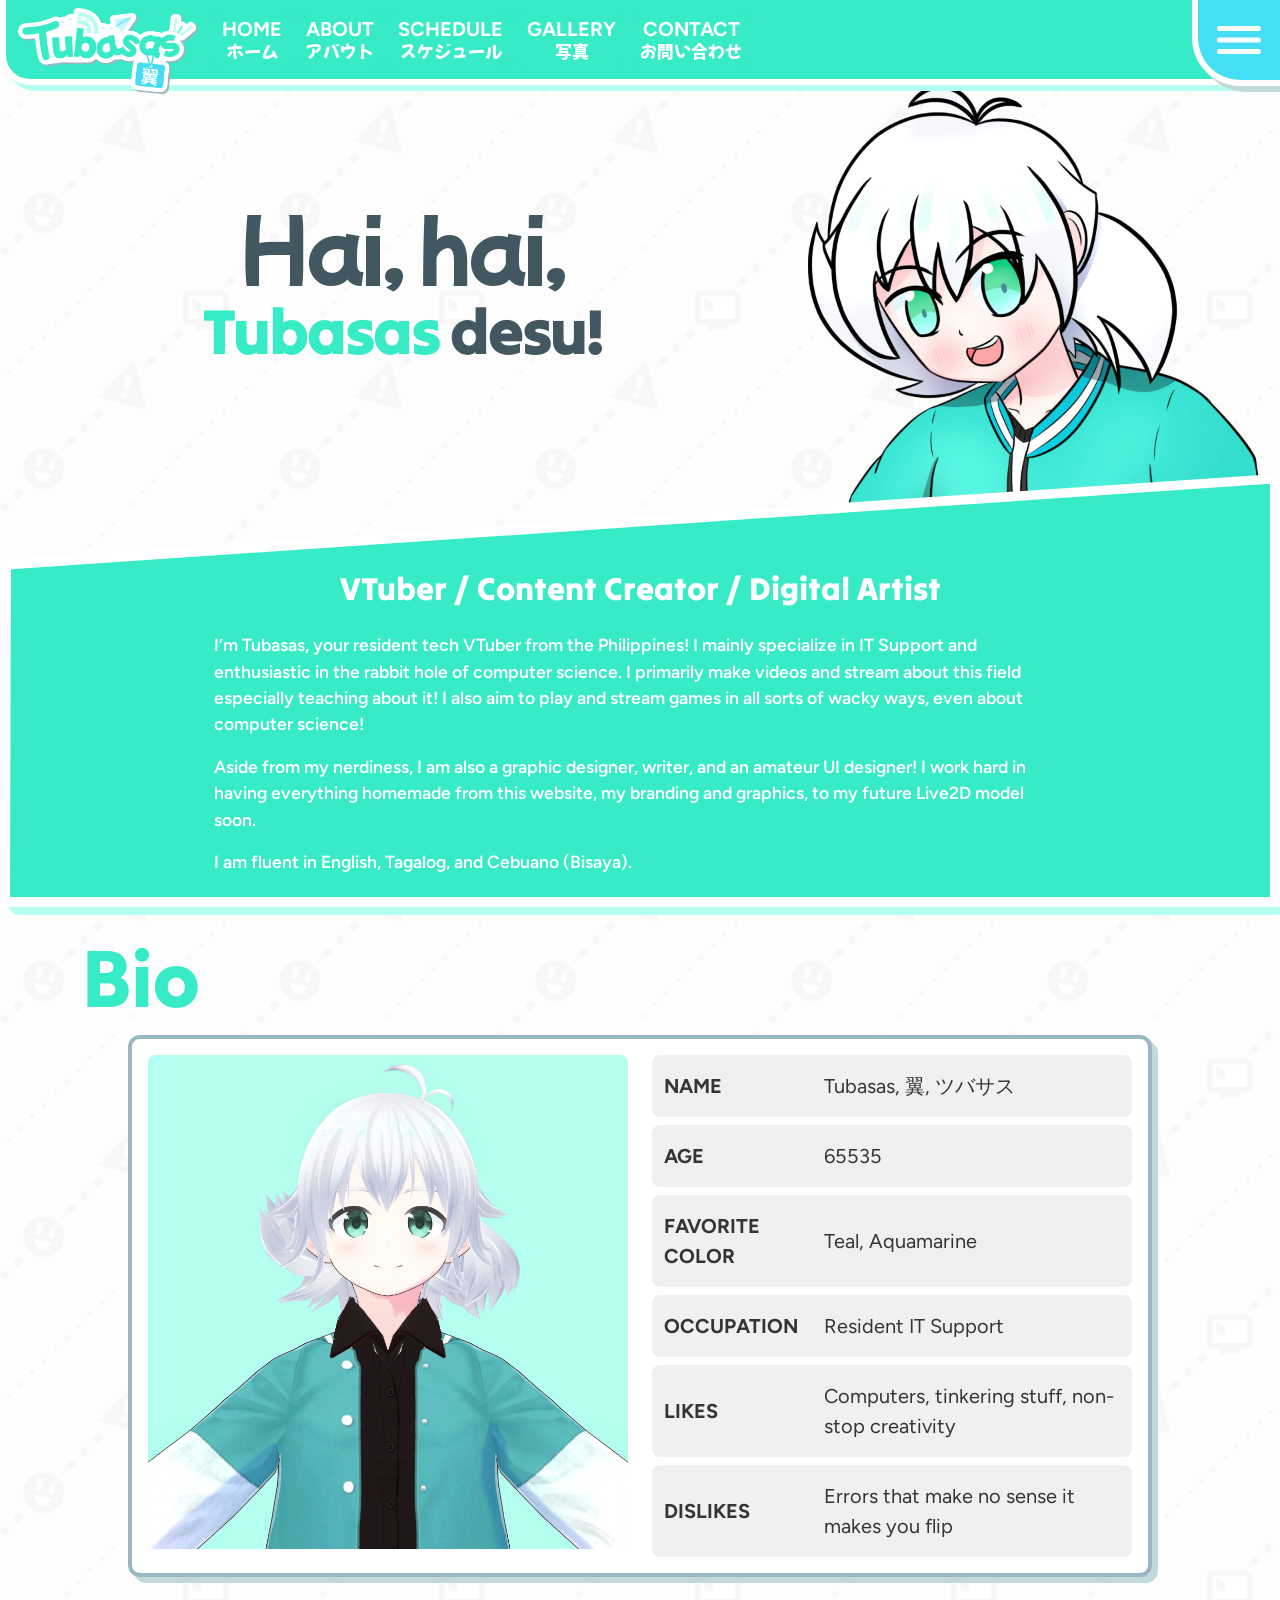
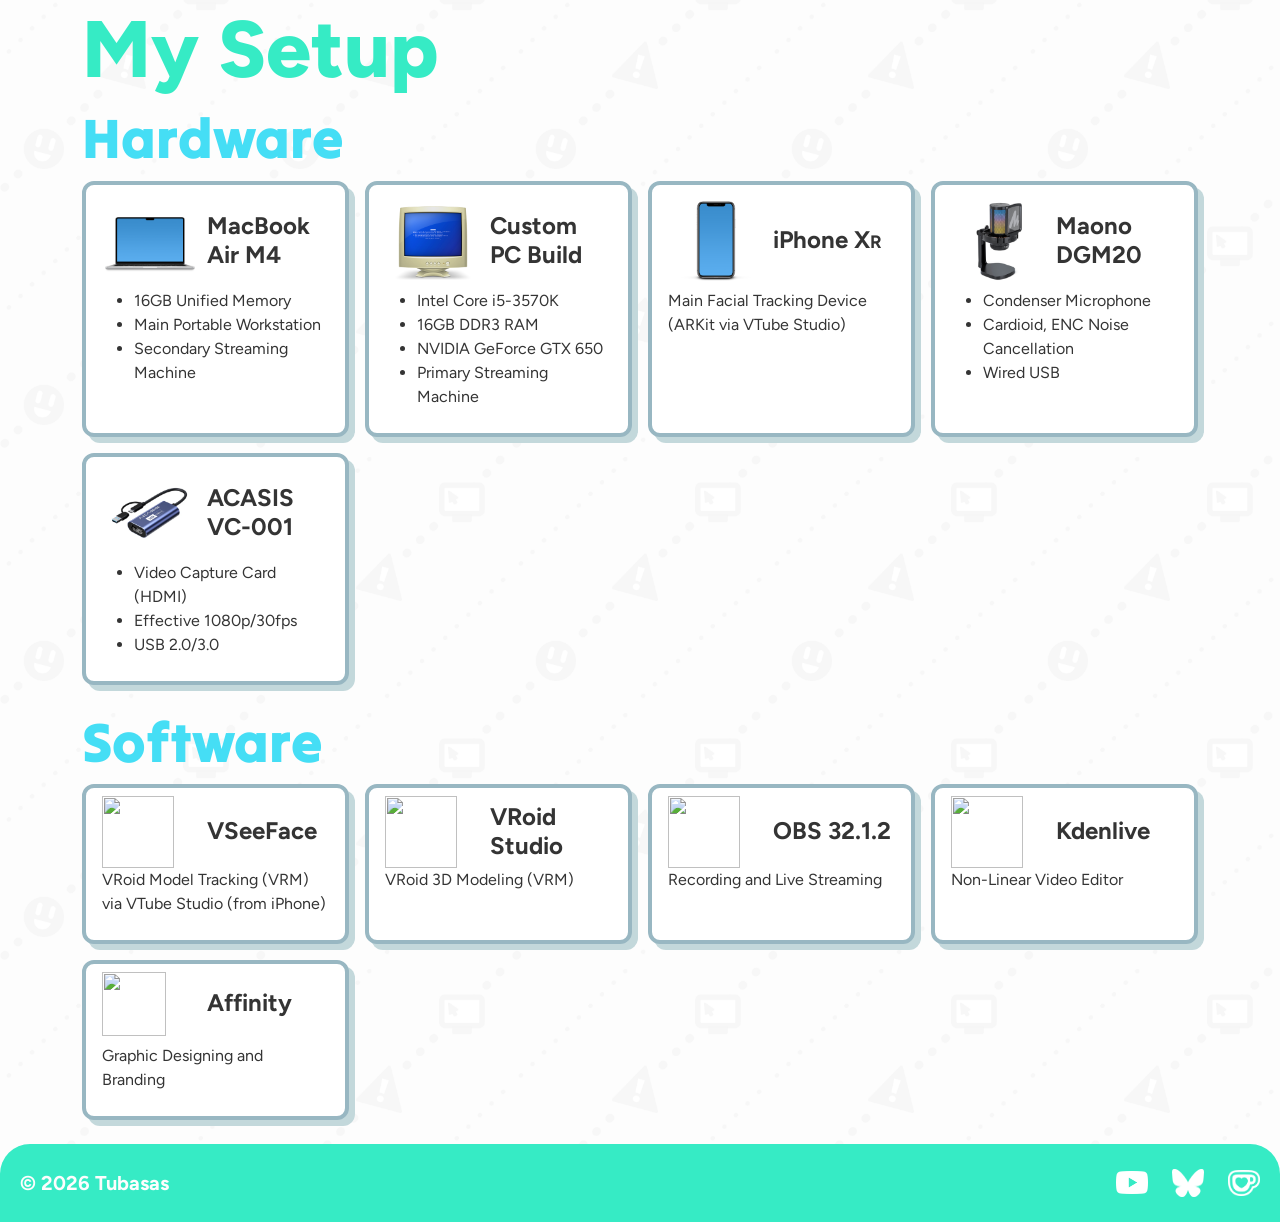
==== commit 97a8b635: "style: decreased font size of japanese subtext under nav and menu links, nav links now visible at "m" ====
--- a/about.html
+++ b/about.html
@@ -26,19 +26,19 @@
 </head>
 <body>
     <!-- NAVBAR -->
-    <nav class="navbar navbar-expand-lg background-color-primary">
+    <nav class="navbar navbar-expand-md background-color-primary">
     <div class="container-fluid">
         <a class="navbar-brand" href="/">
             <img id="navbar-logo" src="images/navbar-logo.png" alt="Tubasas" width="180">
             <canvas id="navbar-canvas" width="180" height="45"></canvas>
         </a>
         <div class="collapse navbar-collapse" id="navbarSupportedContent">
-        <ul class="navbar-nav me-auto mb-2 mb-lg-0 gap-2">
+        <ul class="navbar-nav me-auto mb-lg-0 gap-2">
             <li class="nav-item">
                 <a class="nav-link active" href="/">
                     <div class="navbar-link-stack text-center text-white fs-5">
                         <span class="font-primary fw-bold text-uppercase">Home</span>
-                        <span class="font-mochiy">ホーム</span>
+                        <span class="japanese-subtext font-mochiy">ホーム</span>
                     </div>
                 </a>
             </li>
@@ -46,31 +46,31 @@
                 <a class="nav-link" aria-current="page" href="#">
                     <div class="navbar-link-stack text-center text-white fs-5">
                         <span class="font-primary fw-bold text-uppercase">About</span>
-                        <span class="font-mochiy">アバウト</span>
+                        <span class="japanese-subtext font-mochiy">アバウト</span>
                     </div>
                 </a>
             </li>
             <li class="nav-item">
-                <a class="nav-link" href="schedule.html">
+                <a class="nav-link" href="schedule">
                     <div class="navbar-link-stack text-center text-white fs-5">
                         <span class="font-primary fw-bold text-uppercase">Schedule</span>
-                        <span class="font-mochiy">スケジュール</span>
+                        <span class="japanese-subtext font-mochiy">スケジュール</span>
                     </div>
                 </a>
             </li>
             <li class="nav-item">
-                <a class="nav-link" href="gallery.html">
+                <a class="nav-link" href="gallery">
                     <div class="navbar-link-stack text-center text-white fs-5">
                         <span class="font-primary fw-bold text-uppercase">Gallery</span>
-                        <span class="font-mochiy">写真</span>
+                        <span class="japanese-subtext font-mochiy">写真</span>
                     </div>
                 </a>
             </li>
-            <li class="nav-item">
+            <li class="nav-item" id="contactNavLink">
                 <a class="nav-link" href="/#contact">
                     <div class="navbar-link-stack text-center text-white fs-5">
                         <span class="font-primary fw-bold text-uppercase">Contact</span>
-                        <span class="font-mochiy">お問い合わせ</span>
+                        <span class="japanese-subtext font-mochiy">お問い合わせ</span>
                     </div>
                 </a>
             </li>
@@ -92,17 +92,19 @@
         </button>
     </div>
     </nav>
-    
+
     <!-- HAMBURGER MENU / SIDE MENU -->
     <!-- <div id="sideMenuBackdrop" class="side-menu-backdrop" aria-hidden="true"></div>-->
     <aside id="sideMenu" class="side-menu" aria-label="Site Navigation" aria-hidden="true">
         <!-- MENU HEADER -->
         <div class="menu-header">
-            <!-- Title header swithces from MENU to the logo on mobile -->
+            <!-- Title header switches from MENU to the logo on mobile -->
             <div class="menu-title">
                 <div class="side-text font-figtree">MENU</div>
                 <div class="mobile-logo">
-                    <img id="menu-logo" src="images/navbar-logo-white.png" alt="Tubasas">
+                    <a aria-current="page" href="/">
+                        <img id="menu-logo" src="images/navbar-logo-white.png" alt="Tubasas">
+                    </a>
                 </div>
             </div>
             <div class="menu-time">
@@ -119,25 +121,25 @@
                     <div class="col-6">
                         <a class="sidebar-link-stack sidebar-link p-2 fs-5" href="/">
                             <span class="font-primary fw-bold text-uppercase">Home</span>
-                            <span class="font-mochiy">ホーム</span>
-                        </a>
-                    </div>
-                    <div class="col-6">
-                        <a class="sidebar-link-stack sidebar-link p-2 fs-5" aria-current="page" href="#">
+                            <span class="japanese-subtext font-mochiy">ホーム</span>
+                        </a>
+                    </div>
+                    <div class="col-6">
+                        <a class="sidebar-link-stack sidebar-link p-2 fs-5" href="#">
                             <span class="font-primary fw-bold text-uppercase">About</span>
-                            <span class="font-mochiy">アバウト</span>
-                        </a>
-                    </div>
-                    <div class="col-6">
-                        <a class="sidebar-link-stack sidebar-link p-2 fs-5" href="#videos">
+                            <span class="japanese-subtext font-mochiy">アバウト</span>
+                        </a>
+                    </div>
+                    <div class="col-6">
+                        <a class="sidebar-link-stack sidebar-link p-2 fs-5" href="/#videos">
                             <span class="font-primary fw-bold text-uppercase">Videos</span>
-                            <span class="font-mochiy">ビデオ</span>
-                        </a>
-                    </div>
-                    <div class="col-6">
-                        <a class="sidebar-link-stack sidebar-link p-2 fs-5" href="#contact">
+                            <span class="japanese-subtext font-mochiy">ビデオ</span>
+                        </a>
+                    </div>
+                    <div class="col-6">
+                        <a class="sidebar-link-stack sidebar-link p-2 fs-5" href="/#contact">
                             <span class="font-primary fw-bold text-uppercase">Contact</span>
-                            <span class="font-mochiy">お問い合わせ</span>
+                            <span class="japanese-subtext font-mochiy">お問い合わせ</span>
                         </a>
                     </div>
                 </div>
@@ -150,27 +152,27 @@
              <div class="container-fluid">
                 <div class="row g-2">
                     <div class="col-6">
-                        <a class="sidebar-link-stack sidebar-link p-2 fs-5" href="schedule.html">
+                        <a class="sidebar-link-stack sidebar-link p-2 fs-5" href="schedule">
                             <span class="font-primary fw-bold text-uppercase">Schedule</span>
-                            <span class="font-mochiy">スケジュール</span>
-                        </a>
-                    </div>
-                    <div class="col-6">
-                        <a class="sidebar-link-stack sidebar-link p-2 fs-5" href="gallery.html">
+                            <span class="japanese-subtext font-mochiy">スケジュール</span>
+                        </a>
+                    </div>
+                    <div class="col-6">
+                        <a class="sidebar-link-stack sidebar-link p-2 fs-5" href="gallery">
                             <span class="font-primary fw-bold text-uppercase">Gallery</span>
-                            <span class="font-mochiy">写真</span>
+                            <span class="japanese-subtext font-mochiy">写真</span>
                         </a>
                     </div>
                     <div class="col-6">
                         <a class="sidebar-link-stack sidebar-link p-2 fs-5 disabled" aria-disabled="true">
                             <span class="font-primary fw-bold text-uppercase">Resources</span>
-                            <span class="font-mochiy">リソース</span>
+                            <span class="japanese-subtext font-mochiy">リソース</span>
                         </a>
                     </div>
                     <div class="col-6">
                         <a class="sidebar-link-stack sidebar-link p-2 fs-5" href="https://tubasas.carrd.co/">
                             <span class="font-primary fw-bold text-uppercase">Carrd.Co</span>
-                            <span class="font-mochiy">カルド</span>
+                            <span class="japanese-subtext font-mochiy">カルド</span>
                         </a>
                     </div>
                 </div>
@@ -256,7 +258,7 @@
                     </div>
                     <h2 class="font-tiltwarp text-center pt-0 pt-md-4 pt-lg-5">VTuber / Content Creator / Digital Artist</h2>
                     <div class="fw-semibold px-0 px-lg-5 pt-3" style="font-size: 1.1rem">
-                        <div class="px-lg-5">                            
+                        <div class="px-lg-5">
                             <p>I’m Tubasas, your resident tech VTuber from the Philippines! I mainly specialize in IT Support and enthusiastic in the rabbit hole of computer science. I primarily make videos and stream about this field especially teaching about it! I also aim to play and stream games in all sorts of wacky ways, even about computer science!</p>
                             <p>Aside from my nerdiness, I am also a graphic designer, writer, and an amateur UI designer! I work hard in having everything homemade from this website, my branding and graphics, to my future Live2D model soon.</p>
                             <p>I am fluent in English, Tagalog, and Cebuano (Bisaya).</p>
@@ -352,7 +354,7 @@
                             <li>NVIDIA GeForce GTX 650</li>
                             <li>Primary Streaming Machine</li>
                         </ul>
-                    
+
                     </div>
                 </div>
 
@@ -520,4 +522,4 @@
     <!-- CUSTOM JS -->
     <script src="js/menu.js"></script>
 </body>
-</html>+</html>
--- a/css/global.css
+++ b/css/global.css
@@ -78,5 +78,32 @@
     border-width: 4px;
     border-radius: 12px;
     background-color: var(--background-color);
-    box-shadow: 6px 6px 0 var(--shadow-color)
+    box-shadow: 6px 6px 0 var(--shadow-color);
+}
+
+.default-button {
+    --button-shadow: #C3D8DB;
+    --background-color: var(--primary-color-light);
+    --highlight-color: var(--primary-color);
+    background-color: var(--background-color);
+    color: var(--white);
+    text-decoration: none;
+    border-style: solid;
+    border-width: 5px;
+    border-color: var(--white);
+    border-radius: 12px;
+    transition: transform 0.3s ease, box-shadow 0.3s ease, background-color 0.3s ease;
+    box-shadow: 4px 4px 0 0 var(--button-shadow);   
+}
+
+.default-button:hover {
+    background-color: var(--highlight-color);
+    transform: translate(-2px, -2px);
+    box-shadow: 6px 6px 0 0 var(--button-shadow);
+}
+
+.default-button:active {
+    background-color: var(--background-color);
+    transform: translate(4px, 4px);
+    box-shadow: 0 0 0 0;
 }
--- a/css/navbar.css
+++ b/css/navbar.css
@@ -41,4 +41,14 @@
 
 .font-mochiy {
     font-family: 'Mochiy Pop One';
-}+}
+
+#contactNavLink {
+    display: block;
+}
+
+@media (max-width: 840px) {
+    #contactNavLink {
+        display: none;
+    }
+}
--- a/css/menu.css
+++ b/css/menu.css
@@ -2,6 +2,10 @@
 :root {
     --danger-color: #FF7E79;
     --shadow-color: #C3D8DB;
+}
+
+.japanese-subtext {
+    font-size: 0.85em;
 }
 
 /* Sticky Hamburger Menu Button (Top Right) */
@@ -236,7 +240,7 @@
     border-color: var(--white);
     border-radius: 12px;
     transition: transform 0.3s ease, box-shadow 0.3s ease, background-color 0.3s ease;
-    box-shadow: 4px 4px 0 0 var(--social-shadow);   
+    box-shadow: 4px 4px 0 0 var(--social-shadow);
 }
 
 .social-link-youtube {
@@ -301,7 +305,7 @@
 }
 
 /* Responsive Adjustments relative to Bootstrap 5 breakpoints
-   https://getbootstrap.com/docs/5.3/layout/breakpoints/ 
+   https://getbootstrap.com/docs/5.3/layout/breakpoints/
 */
 
 
@@ -335,7 +339,7 @@
     .side-text {
         display: none;
     }
-    
+
     #menu-logo {
         display: block;
     }
--- a/css/home.css
+++ b/css/home.css
@@ -76,7 +76,6 @@
     border-radius: 30px 30px 0 0;
     position: relative;
     top: 28px;
-    z-index: -1;
 }
 
 .contact-box {
@@ -101,4 +100,8 @@
     #tubasasCarousel div div img {
         max-height: 480px;
     }
+}
+
+footer {
+    z-index: 1;
 }
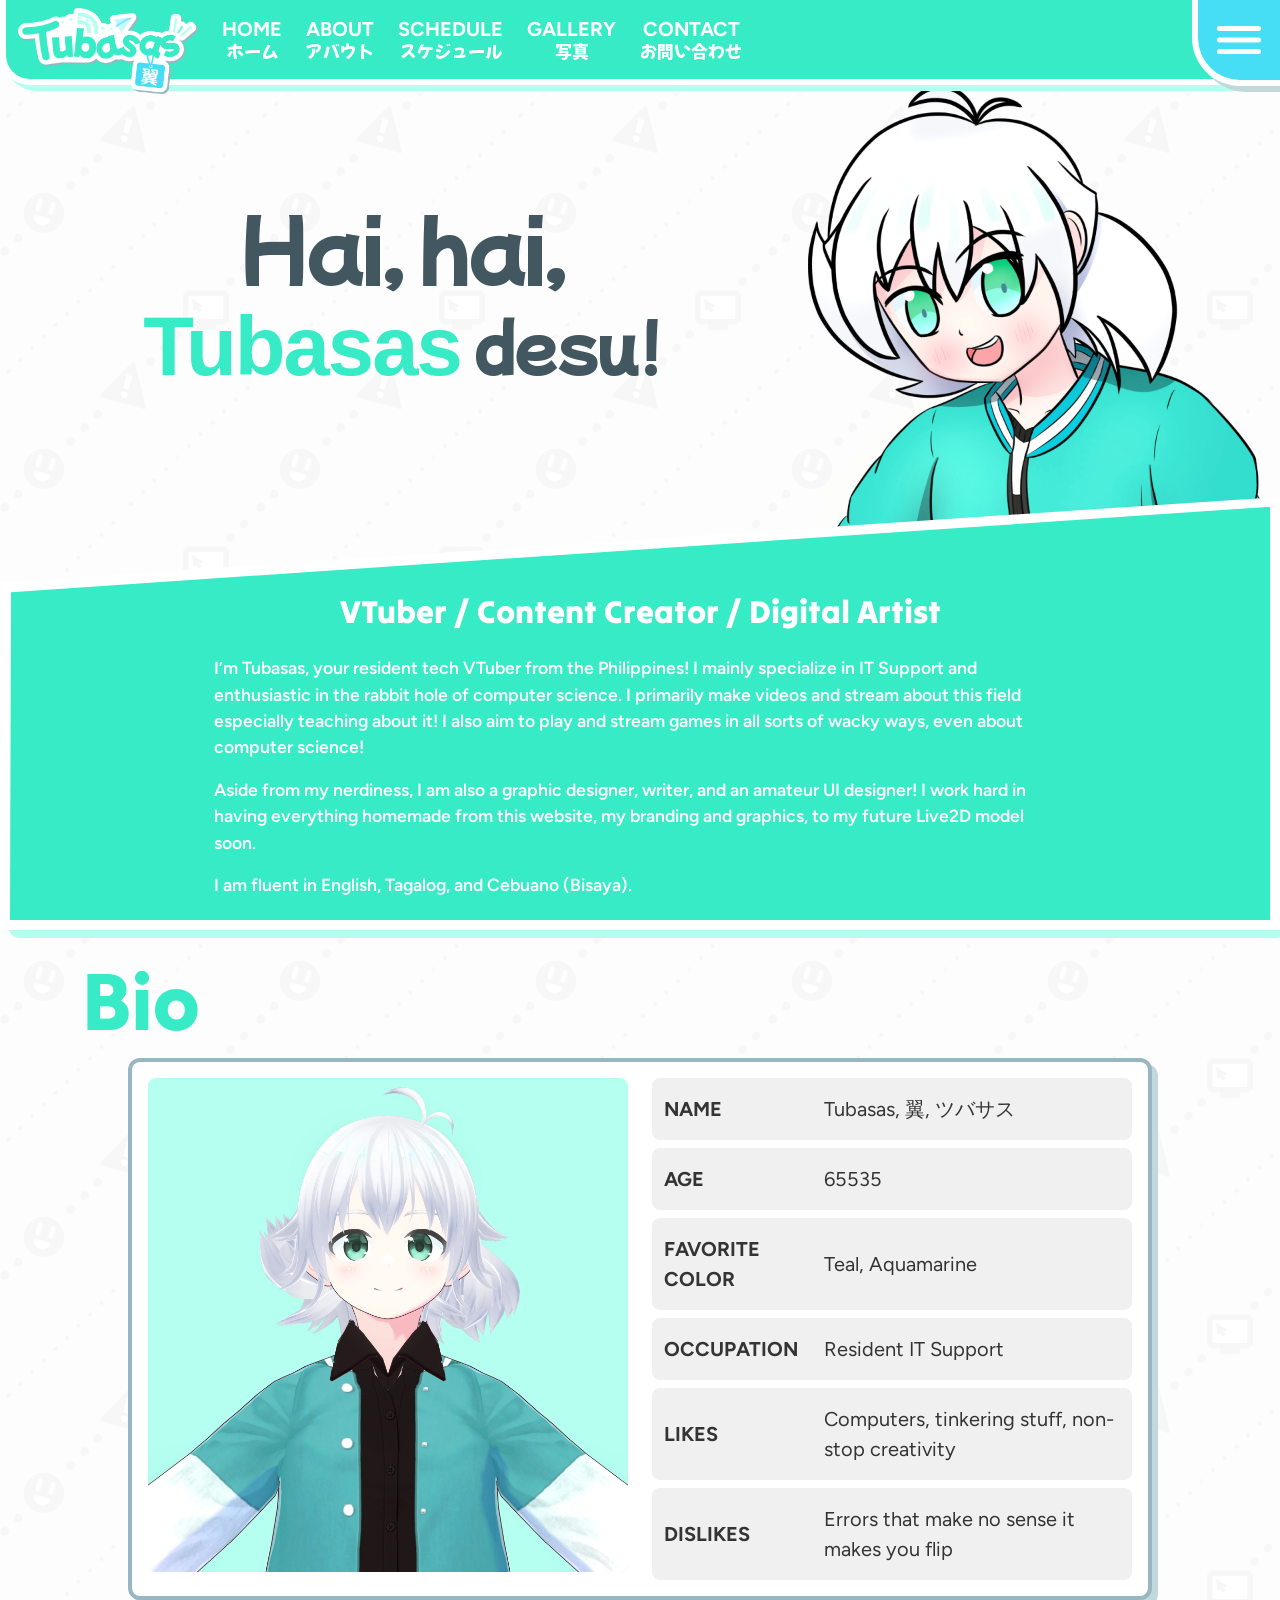
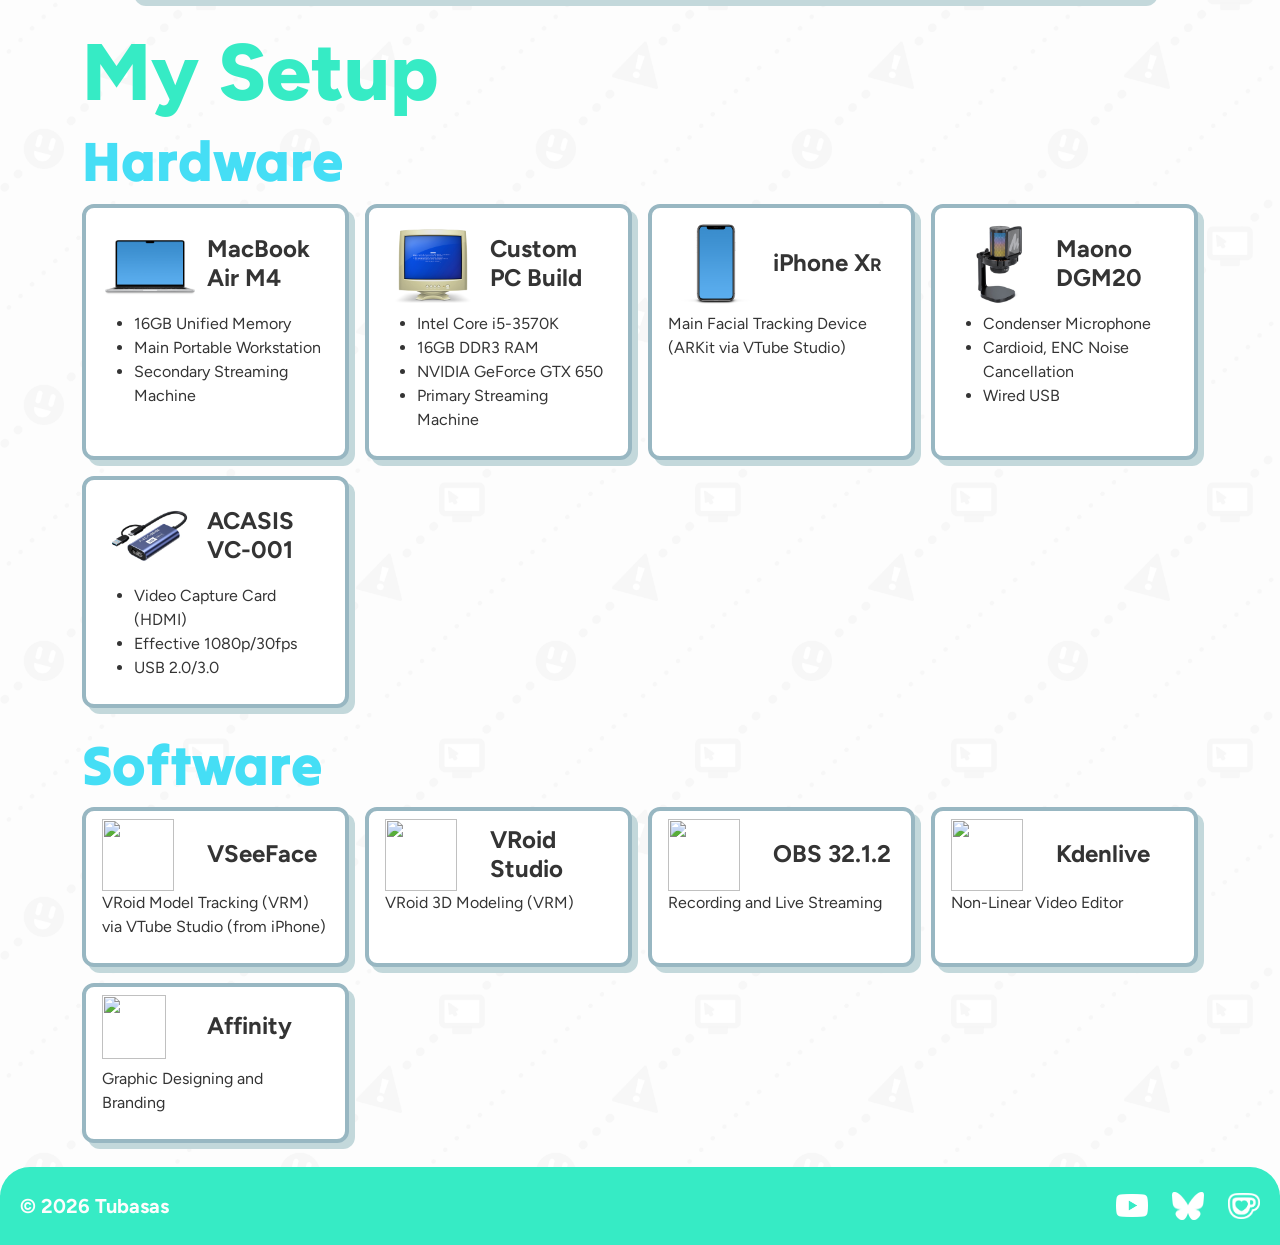
==== commit 72a3e1b5: "style: greeting stylings" ====
--- a/about.html
+++ b/about.html
@@ -236,7 +236,7 @@
                         <div class="container">
                             <div class="greeting mt-3 text-center py-5">
                                 <h1 class="font-mochiy"><span class="display-1">Hai, hai,</span><br>
-                                    <span class="display-3 font-tiltwarp"><span class="color-primary">Tubasas</span> desu!</span></h1>
+                                    <span class="display-3"><span class="font-gabarito fw-bold color-primary" style="font-size: 1.3em; position: relative; top: 4px;">Tubasas</span> desu!</span></h1>
                             </div>
                         </div>
                     </div>
@@ -254,7 +254,10 @@
                 <div class="container text-white px-4 px-md-5 pt-5 pb-3 pb-md-3">
                     <div class="greetingMobile text-center d-block d-md-none">
                         <h1 class="display-1 font-mochiy"><span class="display-1">Hai, hai,</span><br>
-                            <span class="display-1 font-tiltwarp">Tubasas desu!</span></h1>
+                            <span class="display-3"><span class="font-gabarito fw-bold" style="font-size: 1.15em; position: relative; top: 2px;">Tubasas</span>&nbsp;<span class="font-mochiy">desu!</span></span></h1>
+                        <div class="menu-divider-wrapper my-3">
+                            <hr class="menu-divider">
+                        </div>
                     </div>
                     <h2 class="font-tiltwarp text-center pt-0 pt-md-4 pt-lg-5">VTuber / Content Creator / Digital Artist</h2>
                     <div class="fw-semibold px-0 px-lg-5 pt-3" style="font-size: 1.1rem">
--- a/css/home.css
+++ b/css/home.css
@@ -13,7 +13,6 @@
 
 #tubasasCarousel div div img {
     max-height: 780px;
-    width: auto;
     object-fit: contain;
 }
 
@@ -28,7 +27,7 @@
 .heading {
     font-family: 'Figtree', sans-serif;
     font-weight: 800;
-    color: var(--primary-color);                          
+    color: var(--primary-color);
 }
 
 
@@ -84,11 +83,20 @@
 }
 
 @media (max-width: 767px) {
+
+    .greeting img {
+        display: block;
+        width: min(80%, 20rem);
+        height: auto;
+        margin-inline: auto;
+    }
+
     #tubasasCarousel div div img {
-        max-height: 512px;
+        max-width: 220px;
+        margin: 0 auto;
     }
 }
-
+/*
 @media (max-width: 575px) {
     #aboutModel {
         height: auto !important;
@@ -101,7 +109,8 @@
         max-height: 480px;
     }
 }
+*/
 
 footer {
     z-index: 1;
-}+}
